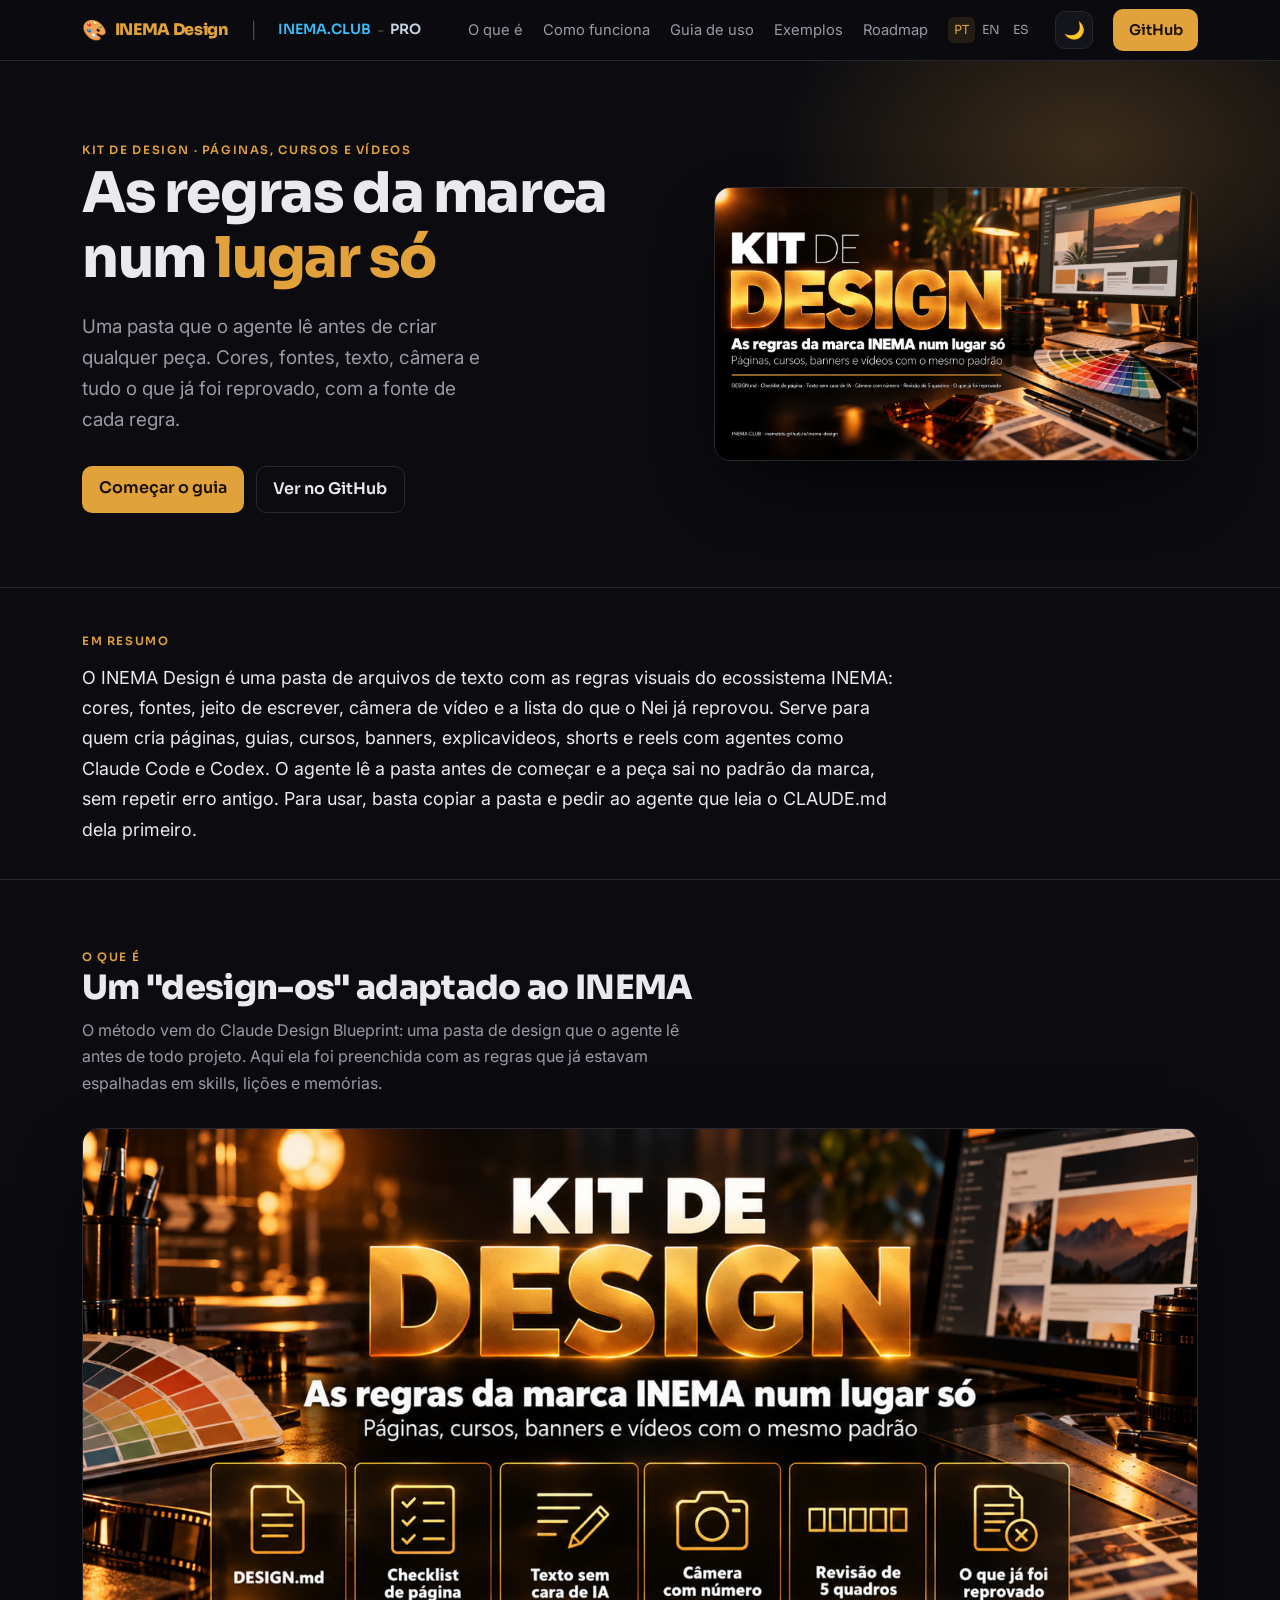
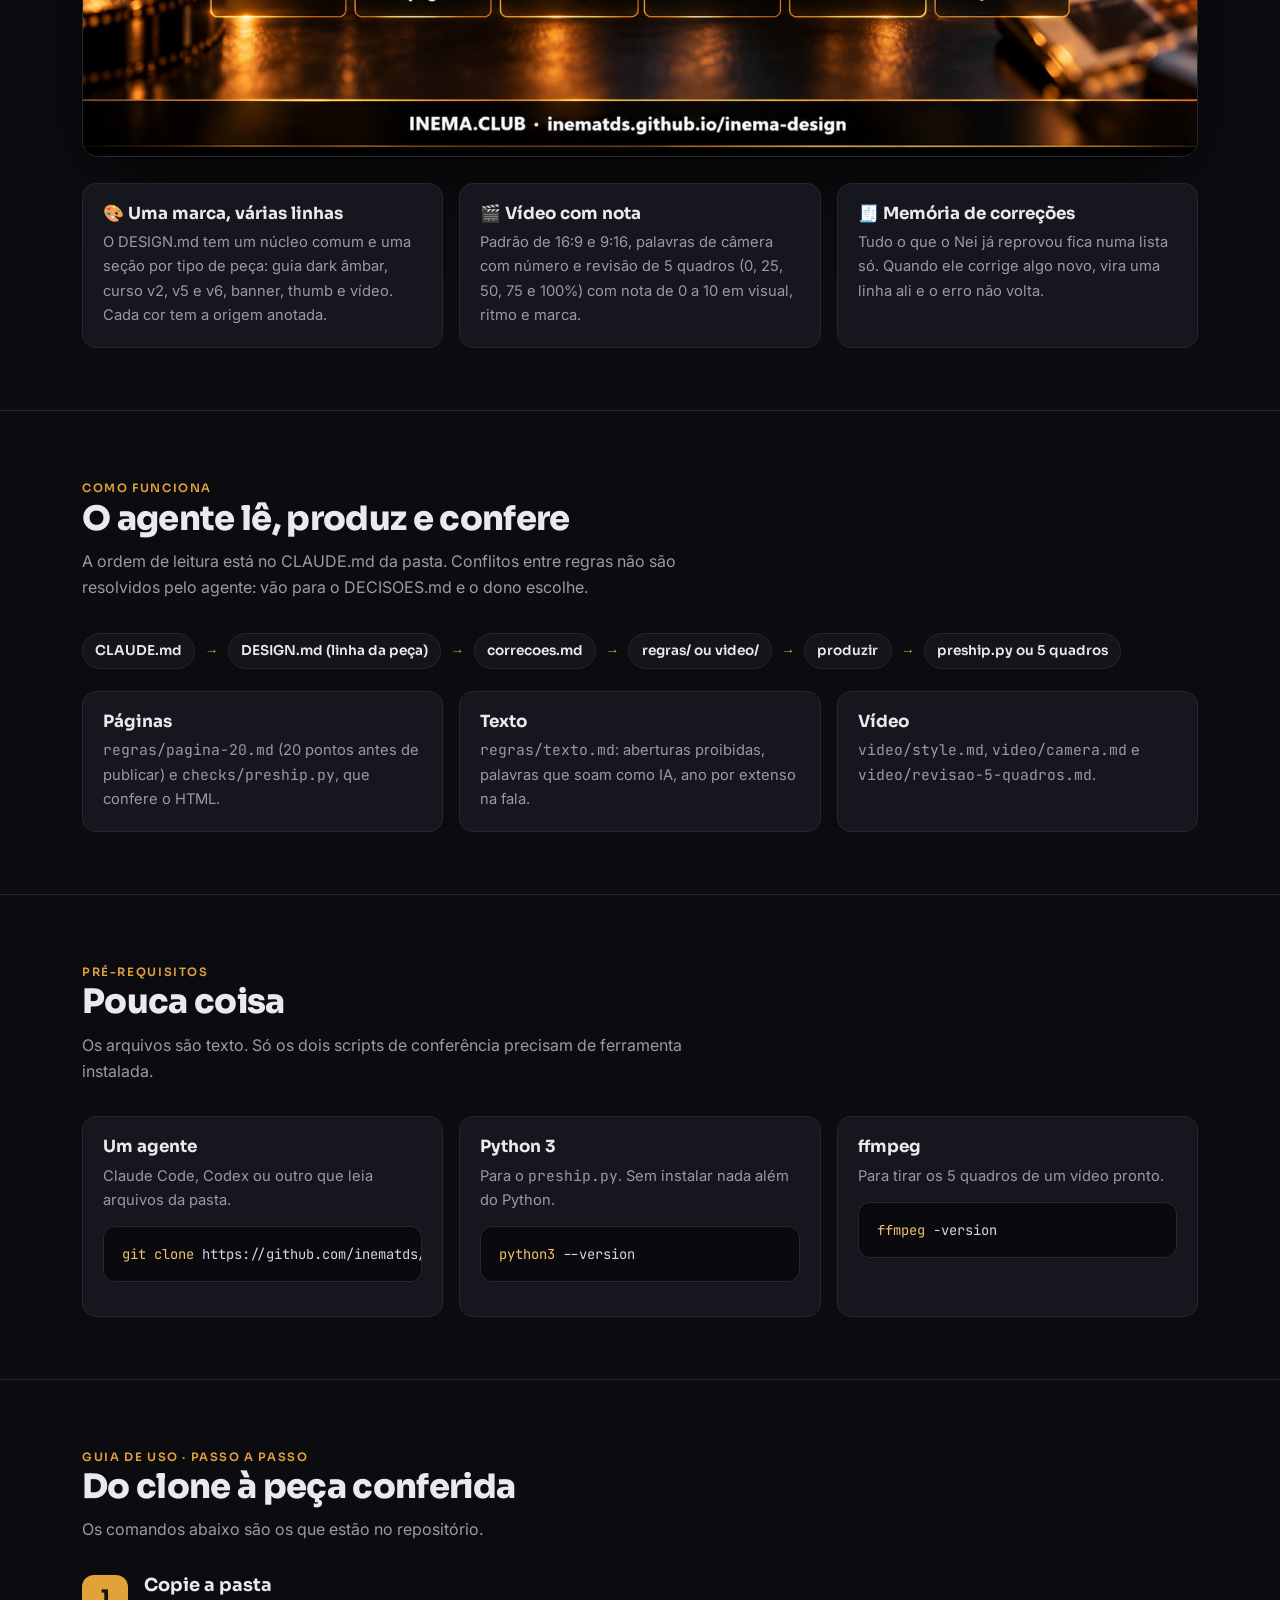
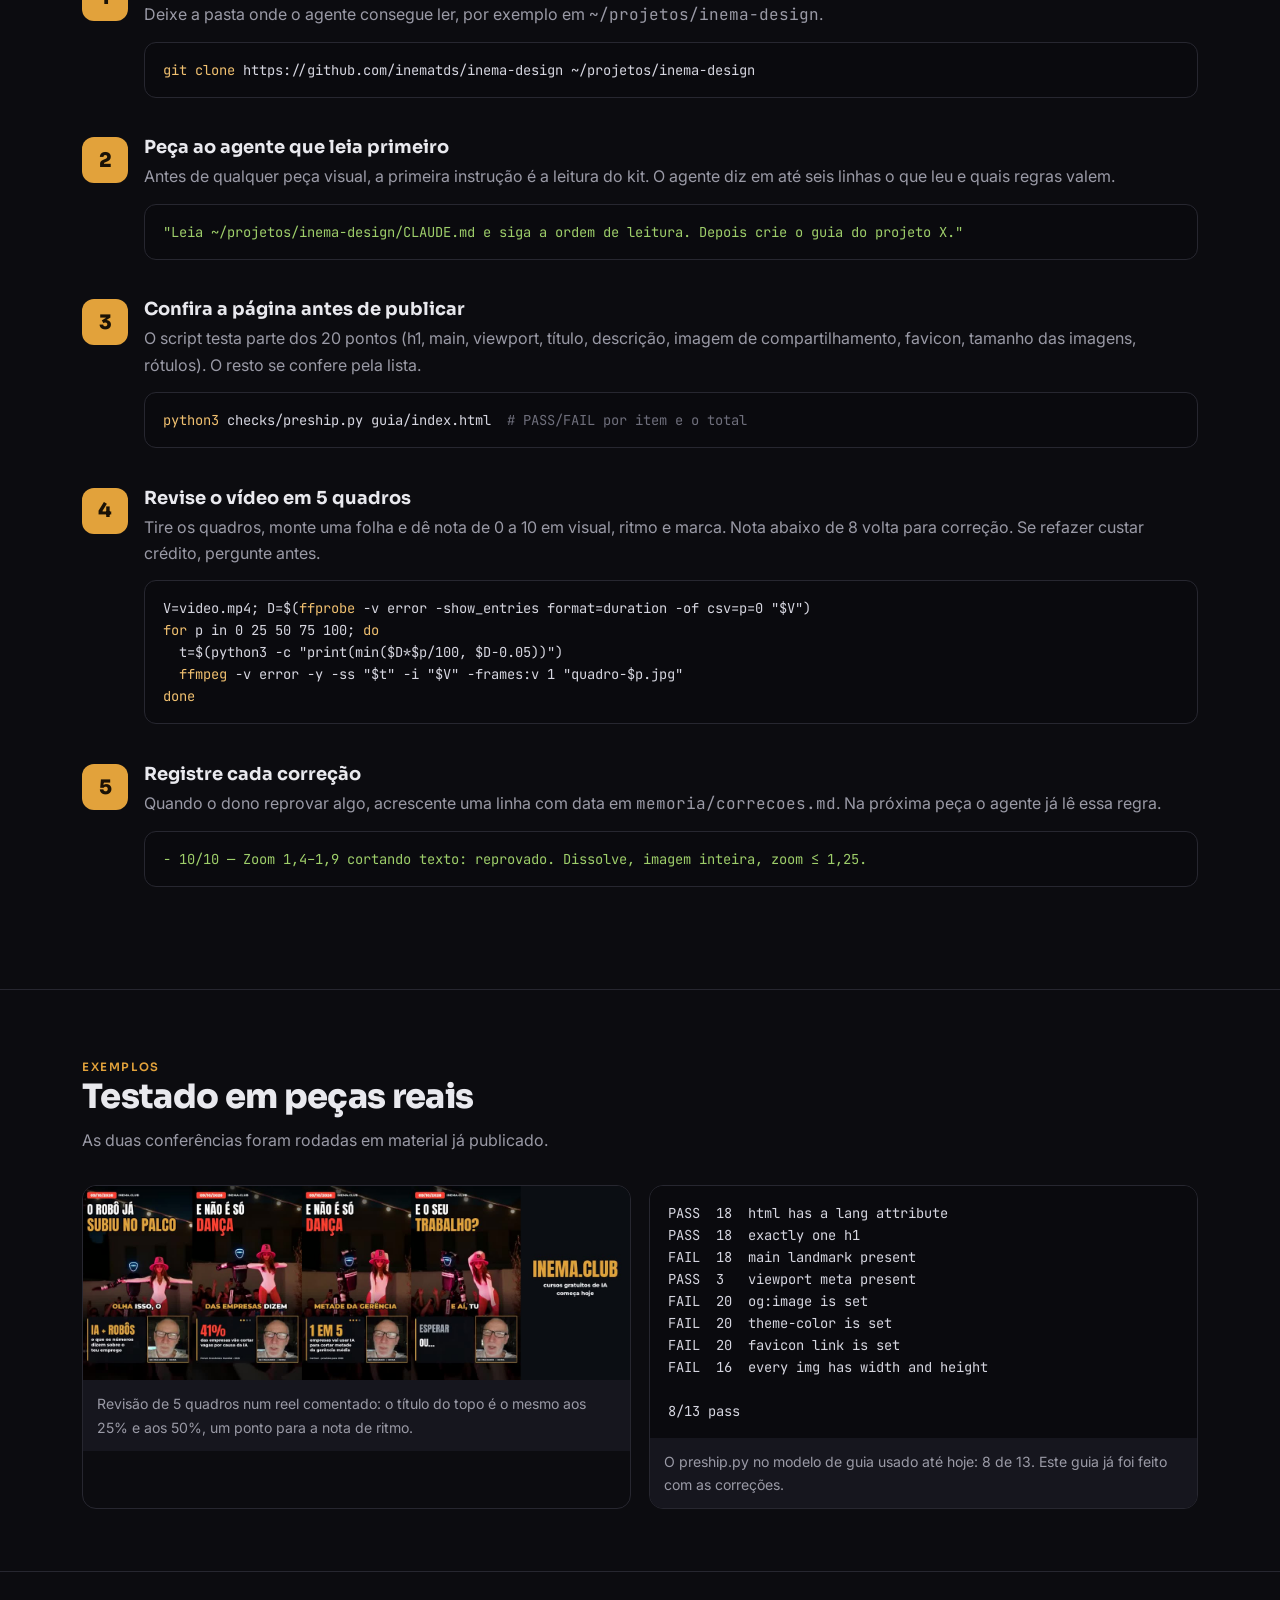
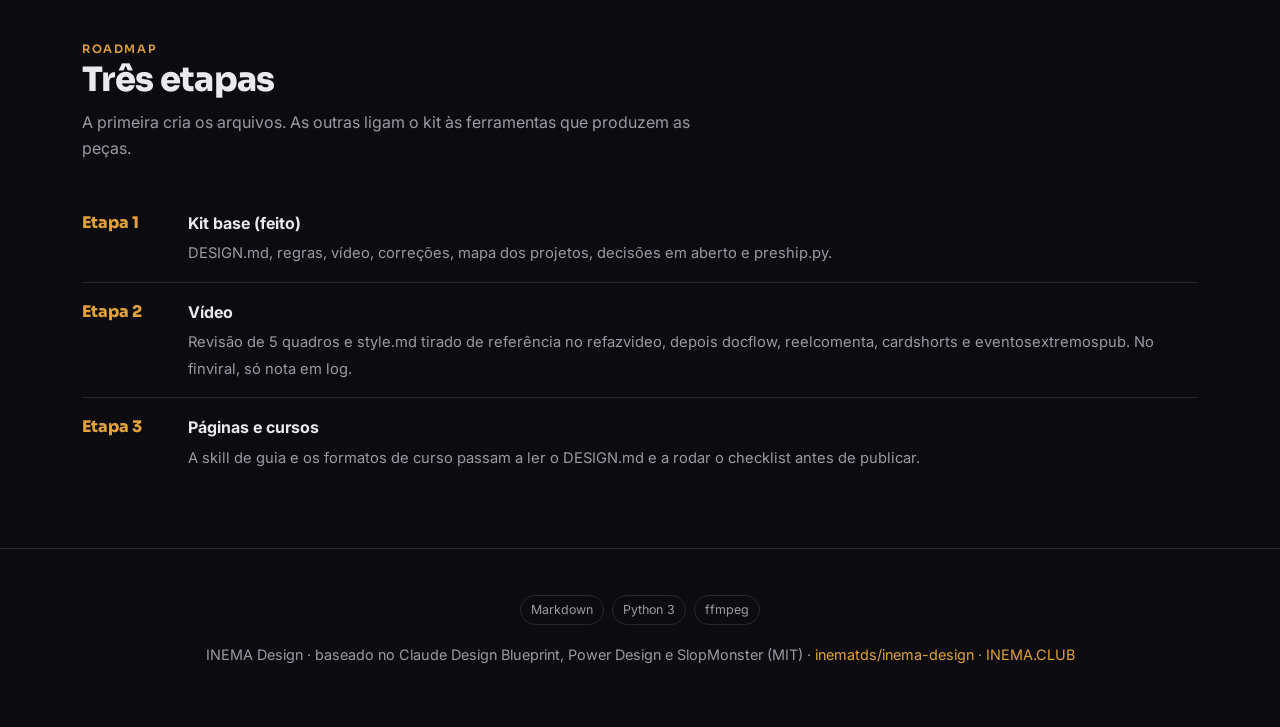
==== guia/index.html @ aadf060c "INEMA Design: kit de design (etapa 1) + guia PT/EN/ES Co-Authored-By: Claude Opus 5.5 <noreply@anthr" ====
<!DOCTYPE html>
<html lang="pt-BR">
<head>
<meta charset="utf-8">
<meta name="viewport" content="width=device-width, initial-scale=1">
<title>INEMA Design — kit de design do ecossistema INEMA</title>
<meta name="description" content="Regras visuais do INEMA num lugar só: cores, fontes, texto, câmera de vídeo, revisão de 5 quadros e o que já foi reprovado.">
<link rel="alternate" hreflang="pt-BR" href="https://inematds.github.io/inema-design/guia/">
<link rel="alternate" hreflang="en" href="https://inematds.github.io/inema-design/guia/en/">
<link rel="alternate" hreflang="es" href="https://inematds.github.io/inema-design/guia/es/">
<meta name="theme-color" content="#0c0c10">
<meta property="og:title" content="INEMA Design — kit de design do ecossistema INEMA">
<meta property="og:image" content="https://inematds.github.io/inema-design/guia/assets/og.jpg">
<link rel="icon" href="data:image/svg+xml,%3Csvg xmlns=%22http://www.w3.org/2000/svg%22 viewBox=%220 0 100 100%22%3E%3Ctext y=%22.9em%22 font-size=%2290%22%3E%F0%9F%8E%A8%3C/text%3E%3C/svg%3E">
<link rel="preconnect" href="https://fonts.googleapis.com">
<link rel="preconnect" href="https://fonts.gstatic.com" crossorigin>
<link href="https://fonts.googleapis.com/css2?family=Sora:wght@400;600;800&family=Inter:wght@400;500;600&family=JetBrains+Mono:wght@400;600&display=swap" rel="stylesheet">
<style>
  :root{
    --bg:#0c0c10; --bg2:#14141b; --card:#16161e; --line:#272730;
    --txt:#e9e9ee; --mut:#9a9aa6; --amb:#E2A23B; --amb2:#f0c070; --sky:#38bdf8; --pro:#cbd5e1;
    color-scheme:dark;
  }
  body.light{
    --bg:#f6f7f9; --bg2:#eceef2; --card:#ffffff; --line:#e1e3ea;
    --txt:#1a1a22; --mut:#5b5b68; --amb:#b9791d; --amb2:#a16207; --sky:#0369a1; --pro:#b45309;
    color-scheme:light;
  }
  body.light .hero .glow{opacity:.5}
  body.light pre{background:#0e0e14;color:#d6d6e0}
  body.light pre .c{color:#8a8a98}
  *{box-sizing:border-box}
  html{scroll-behavior:smooth}
  body{margin:0;background:var(--bg);color:var(--txt);font:16px/1.65 Inter,system-ui,sans-serif;-webkit-font-smoothing:antialiased}
  h1,h2,h3{font-family:Sora,sans-serif;line-height:1.15;margin:0}
  a{color:var(--amb);text-decoration:none}
  code,pre{font-family:"JetBrains Mono",monospace}
  .wrap{max-width:1160px;margin:0 auto;padding:0 22px}
  .mut{color:var(--mut)} .amb{color:var(--amb)}
  .chip{display:inline-block;font-size:.72rem;letter-spacing:.14em;text-transform:uppercase;color:var(--amb);font-weight:600;font-family:Sora}
  nav{position:sticky;top:0;z-index:30;backdrop-filter:blur(12px);background:rgba(12,12,16,.78);border-bottom:1px solid var(--line)}
  nav .wrap{display:flex;align-items:center;gap:22px;height:60px}
  nav .brand{display:flex;align-items:center;gap:8px;font-family:Sora;font-weight:800;letter-spacing:-.02em;color:var(--amb)}
  nav .brand .emoji{font-size:1.25rem}
  nav .sep{color:var(--mut);opacity:.45}
  nav .inema{color:var(--sky);font-weight:600;font-size:.88rem;font-family:Sora}
  nav .inema:hover{filter:brightness(1.15)}
  nav .pro{color:var(--pro);font-weight:600;font-size:.88rem;font-family:Sora}
  nav .pro:hover{filter:brightness(1.15)}
  nav .clubpro{display:inline-flex;align-items:center;gap:6px}
  nav .links{margin-left:auto;display:flex;align-items:center;gap:20px;font-size:.92rem}
  nav .links a.sec{color:var(--mut)} nav .links a.sec:hover{color:var(--txt)}
  .lang{display:inline-flex;gap:2px;font-family:Sora;font-size:.78rem}
  .lang a{color:var(--mut);padding:.2em .45em;border-radius:6px} .lang a.on{color:var(--amb);background:rgba(226,162,59,.12)}
  .tgl{background:var(--bg2);border:1px solid var(--line);color:var(--txt);width:38px;height:38px;border-radius:10px;cursor:pointer;display:inline-flex;align-items:center;justify-content:center;font-size:1.05rem}
  .tgl:hover{border-color:var(--amb)}
  .btn{display:inline-block;background:var(--amb);color:#1a1206;font-weight:600;padding:.6em 1.05em;border-radius:10px;font-family:Sora}
  .btn.ghost{background:transparent;color:var(--txt);border:1px solid var(--line)}
  @media(max-width:760px){nav .links a.sec{display:none}}
  @media(max-width:520px){nav .wrap{gap:8px;padding:8px 14px;height:auto;flex-wrap:wrap} nav .links{gap:8px;margin-left:0;width:100%;justify-content:space-between} nav .btn{padding:.45em .7em;font-size:.82rem} .tgl{width:34px;height:34px}}
  .hero{position:relative;overflow:hidden;border-bottom:1px solid var(--line)}
  .hero .glow{position:absolute;inset:-40% -20% auto auto;width:70%;height:600px;background:radial-gradient(closest-side,rgba(226,162,59,.22),transparent 70%);pointer-events:none}
  .hero .wrap{display:grid;grid-template-columns:1.1fr .9fr;gap:40px;align-items:center;padding:74px 22px}
  .hero h1{font-size:clamp(2.2rem,5vw,3.5rem);font-weight:800;letter-spacing:-.025em}
  .hero p.lead{font-size:1.18rem;color:var(--mut);margin:1.1em 0 1.6em;max-width:34ch}
  .hero .cta{display:flex;gap:12px;flex-wrap:wrap}
  .hero figure{margin:0;border-radius:16px;overflow:hidden;border:1px solid var(--line);box-shadow:0 30px 80px -30px #000}
  .hero figure img{width:100%;display:block}
  .resumo{padding:38px 0 34px;border-bottom:1px solid var(--line)}
  .resumo p{font-size:1.12rem;line-height:1.7;max-width:74ch;margin:.55em 0 0}
  @media(max-width:780px){.hero .wrap{grid-template-columns:1fr;padding:48px 22px}}
  section{padding:62px 0;border-bottom:1px solid var(--line)}
  section h2{font-size:clamp(1.5rem,3.4vw,2.1rem);font-weight:800;letter-spacing:-.02em}
  section .sub{color:var(--mut);margin:.6em 0 2em;max-width:62ch}
  .grid{display:grid;gap:16px}
  .g3{grid-template-columns:repeat(3,1fr)} .g4{grid-template-columns:repeat(4,1fr)} .g2{grid-template-columns:repeat(2,1fr)}
  @media(max-width:820px){.g3,.g4{grid-template-columns:1fr 1fr}}
  @media(max-width:540px){.g2,.g3,.g4{grid-template-columns:1fr}}
  .card{background:var(--card);border:1px solid var(--line);border-radius:14px;padding:20px}
  .card h3{font-size:1.05rem;margin-bottom:.4em}
  .card p{color:var(--mut);font-size:.92rem;margin:0}
  .num{display:inline-flex;width:30px;height:30px;align-items:center;justify-content:center;border-radius:8px;background:rgba(226,162,59,.14);color:var(--amb);font-family:Sora;font-weight:800;font-size:.9rem;margin-bottom:.7em}
  .flow{display:flex;flex-wrap:wrap;gap:8px;align-items:center;margin-top:10px}
  .flow span{background:var(--bg2);border:1px solid var(--line);border-radius:999px;padding:.45em .9em;font-size:.85rem;font-family:Sora;font-weight:600}
  .flow .arr{color:var(--amb);border:none;background:none;padding:0 .1em}
  pre{background:#0a0a0e;border:1px solid var(--line);border-radius:12px;padding:16px 18px;overflow:auto;font-size:.86rem;line-height:1.6;color:#d6d6e0}
  pre .c{color:#6f6f7c} pre .k{color:var(--amb2)} pre .s{color:#9ece6a}
  .step{display:grid;grid-template-columns:46px minmax(0,1fr);gap:16px;margin-bottom:26px}
  .step>div,.card{min-width:0}
  p code,li code,td code{overflow-wrap:anywhere}
  .step .b{width:46px;height:46px;border-radius:12px;background:var(--amb);color:#1a1206;font-family:Sora;font-weight:800;font-size:1.25rem;display:flex;align-items:center;justify-content:center}
  .step h3{font-size:1.12rem;margin-bottom:.3em}
  .step p{color:var(--mut);margin:.2em 0 .7em}
  .ex{display:grid;grid-template-columns:1fr 1fr;gap:18px}
  @media(max-width:680px){.ex{grid-template-columns:1fr}}
  .ex figure{margin:0;border-radius:14px;overflow:hidden;border:1px solid var(--line)}
  .ex figure img{width:100%;display:block}
  .ex figcaption{padding:12px 14px;font-size:.88rem;color:var(--mut);background:var(--card)}
  .phase{display:flex;gap:14px;padding:16px 0;border-bottom:1px solid var(--line)}
  .phase:last-child{border:none}
  .phase .tag{flex:0 0 92px;font-family:Sora;font-weight:800;color:var(--amb)}
  .phase .d strong{display:block;margin-bottom:.2em}
  .phase .d span{color:var(--mut);font-size:.92rem}
  footer{padding:46px 0;text-align:center;color:var(--mut);font-size:.9rem}
  .pill{display:inline-block;border:1px solid var(--line);border-radius:999px;padding:.3em .8em;font-size:.78rem;color:var(--mut);margin:0 4px}
  .skip{position:absolute;left:-9999px;top:8px;background:var(--amb);color:#1a1206;padding:8px 14px;border-radius:8px;z-index:100}
  .skip:focus{left:8px}
  img{height:auto}
</style>
</head>
<body>
<a class="skip" href="#resumo">Pular para o conteúdo</a>

<nav><div class="wrap">
  <a class="brand" href="#top"><span class="emoji">🎨</span> INEMA Design</a>
  <span class="sep">|</span>
  <span class="clubpro">
    <a class="inema" href="https://inema.club" target="_blank" rel="noopener">INEMA.CLUB</a>
    <span class="sep">-</span>
    <a class="pro" href="https://inema.pro" target="_blank" rel="noopener">PRO</a>
  </span>
  <div class="links">
    <a class="sec" href="#oque">O que é</a>
    <a class="sec" href="#fluxo">Como funciona</a>
    <a class="sec" href="#guia">Guia de uso</a>
    <a class="sec" href="#exemplos">Exemplos</a>
    <a class="sec" href="#roadmap">Roadmap</a>
    <span class="lang"><a class="on" href="./">PT</a><a href="en/">EN</a><a href="es/">ES</a></span>
    <button class="tgl" id="themeToggle" aria-label="Alternar tema" title="Alternar tema">🌙</button>
    <a class="btn" href="https://github.com/inematds/inema-design" target="_blank" rel="noopener">GitHub</a>
  </div>
</div></nav>

<main>
<header class="hero" id="top">
  <div class="glow"></div>
  <div class="wrap">
    <div>
      <span class="chip">Kit de design · páginas, cursos e vídeos</span>
      <h1>As regras da marca num <span class="amb">lugar só</span></h1>
      <p class="lead">Uma pasta que o agente lê antes de criar qualquer peça. Cores, fontes, texto, câmera e tudo o que já foi reprovado, com a fonte de cada regra.</p>
      <div class="cta">
        <a class="btn" href="#guia">Começar o guia</a>
        <a class="btn ghost" href="https://github.com/inematds/inema-design" target="_blank" rel="noopener">Ver no GitHub</a>
      </div>
    </div>
    <figure><img src="assets/banner.jpg" width="1400" height="788" alt="Banner do kit INEMA Design: as regras da marca num lugar só"></figure>
  </div>
</header>

<section id="resumo" class="resumo"><div class="wrap">
  <span class="chip">Em resumo</span>
  <p>O INEMA Design é uma pasta de arquivos de texto com as regras visuais do ecossistema INEMA: cores, fontes, jeito de escrever, câmera de vídeo e a lista do que o Nei já reprovou. Serve para quem cria páginas, guias, cursos, banners, explicavideos, shorts e reels com agentes como Claude Code e Codex. O agente lê a pasta antes de começar e a peça sai no padrão da marca, sem repetir erro antigo. Para usar, basta copiar a pasta e pedir ao agente que leia o CLAUDE.md dela primeiro.</p>
</div></section>

<section id="oque"><div class="wrap">
  <span class="chip">O que é</span>
  <h2>Um "design-os" adaptado ao INEMA</h2>
  <p class="sub">O método vem do Claude Design Blueprint: uma pasta de design que o agente lê antes de todo projeto. Aqui ela foi preenchida com as regras que já estavam espalhadas em skills, lições e memórias.</p>
  <figure style="margin:0 0 26px;border-radius:16px;overflow:hidden;border:1px solid var(--line);box-shadow:0 30px 80px -30px #000"><img src="assets/banner-grade.jpg" width="1400" height="788" alt="Os seis blocos do kit: DESIGN.md, checklist de página, texto sem cara de IA, câmera com número, revisão de 5 quadros e o que já foi reprovado" loading="lazy" style="width:100%;height:auto;display:block"></figure>
  <div class="grid g3">
    <div class="card"><h3>🎨 Uma marca, várias linhas</h3><p>O DESIGN.md tem um núcleo comum e uma seção por tipo de peça: guia dark âmbar, curso v2, v5 e v6, banner, thumb e vídeo. Cada cor tem a origem anotada.</p></div>
    <div class="card"><h3>🎬 Vídeo com nota</h3><p>Padrão de 16:9 e 9:16, palavras de câmera com número e revisão de 5 quadros (0, 25, 50, 75 e 100%) com nota de 0 a 10 em visual, ritmo e marca.</p></div>
    <div class="card"><h3>🧾 Memória de correções</h3><p>Tudo o que o Nei já reprovou fica numa lista só. Quando ele corrige algo novo, vira uma linha ali e o erro não volta.</p></div>
  </div>
</div></section>

<section id="fluxo"><div class="wrap">
  <span class="chip">Como funciona</span>
  <h2>O agente lê, produz e confere</h2>
  <p class="sub">A ordem de leitura está no CLAUDE.md da pasta. Conflitos entre regras não são resolvidos pelo agente: vão para o DECISOES.md e o dono escolhe.</p>
  <div class="flow">
    <span>CLAUDE.md</span><span class="arr">→</span>
    <span>DESIGN.md (linha da peça)</span><span class="arr">→</span>
    <span>correcoes.md</span><span class="arr">→</span>
    <span>regras/ ou video/</span><span class="arr">→</span>
    <span>produzir</span><span class="arr">→</span>
    <span>preship.py ou 5 quadros</span>
  </div>
  <div class="grid g3" style="margin-top:22px">
    <div class="card"><h3>Páginas</h3><p><code>regras/pagina-20.md</code> (20 pontos antes de publicar) e <code>checks/preship.py</code>, que confere o HTML.</p></div>
    <div class="card"><h3>Texto</h3><p><code>regras/texto.md</code>: aberturas proibidas, palavras que soam como IA, ano por extenso na fala.</p></div>
    <div class="card"><h3>Vídeo</h3><p><code>video/style.md</code>, <code>video/camera.md</code> e <code>video/revisao-5-quadros.md</code>.</p></div>
  </div>
</div></section>

<section id="pre"><div class="wrap">
  <span class="chip">Pré-requisitos</span>
  <h2>Pouca coisa</h2>
  <p class="sub">Os arquivos são texto. Só os dois scripts de conferência precisam de ferramenta instalada.</p>
  <div class="grid g3">
    <div class="card"><h3>Um agente</h3><p>Claude Code, Codex ou outro que leia arquivos da pasta.</p><pre><span class="k">git clone</span> https://github.com/inematds/inema-design</pre></div>
    <div class="card"><h3>Python 3</h3><p>Para o <code>preship.py</code>. Sem instalar nada além do Python.</p><pre><span class="k">python3</span> --version</pre></div>
    <div class="card"><h3>ffmpeg</h3><p>Para tirar os 5 quadros de um vídeo pronto.</p><pre><span class="k">ffmpeg</span> -version</pre></div>
  </div>
</div></section>

<section id="guia"><div class="wrap">
  <span class="chip">Guia de uso · passo a passo</span>
  <h2>Do clone à peça conferida</h2>
  <p class="sub">Os comandos abaixo são os que estão no repositório.</p>

  <div class="step"><div class="b">1</div><div>
    <h3>Copie a pasta</h3>
    <p>Deixe a pasta onde o agente consegue ler, por exemplo em <code>~/projetos/inema-design</code>.</p>
<pre><span class="k">git clone</span> https://github.com/inematds/inema-design ~/projetos/inema-design</pre>
  </div></div>

  <div class="step"><div class="b">2</div><div>
    <h3>Peça ao agente que leia primeiro</h3>
    <p>Antes de qualquer peça visual, a primeira instrução é a leitura do kit. O agente diz em até seis linhas o que leu e quais regras valem.</p>
<pre><span class="s">"Leia ~/projetos/inema-design/CLAUDE.md e siga a ordem de leitura. Depois crie o guia do projeto X."</span></pre>
  </div></div>

  <div class="step"><div class="b">3</div><div>
    <h3>Confira a página antes de publicar</h3>
    <p>O script testa parte dos 20 pontos (h1, main, viewport, título, descrição, imagem de compartilhamento, favicon, tamanho das imagens, rótulos). O resto se confere pela lista.</p>
<pre><span class="k">python3</span> checks/preship.py guia/index.html  <span class="c"># PASS/FAIL por item e o total</span></pre>
  </div></div>

  <div class="step"><div class="b">4</div><div>
    <h3>Revise o vídeo em 5 quadros</h3>
    <p>Tire os quadros, monte uma folha e dê nota de 0 a 10 em visual, ritmo e marca. Nota abaixo de 8 volta para correção. Se refazer custar crédito, pergunte antes.</p>
<pre>V=video.mp4; D=$(<span class="k">ffprobe</span> -v error -show_entries format=duration -of csv=p=0 "$V")
<span class="k">for</span> p in 0 25 50 75 100; <span class="k">do</span>
  t=$(python3 -c "print(min($D*$p/100, $D-0.05))")
  <span class="k">ffmpeg</span> -v error -y -ss "$t" -i "$V" -frames:v 1 "quadro-$p.jpg"
<span class="k">done</span></pre>
  </div></div>

  <div class="step"><div class="b">5</div><div>
    <h3>Registre cada correção</h3>
    <p>Quando o dono reprovar algo, acrescente uma linha com data em <code>memoria/correcoes.md</code>. Na próxima peça o agente já lê essa regra.</p>
<pre><span class="s">- 10/10 — Zoom 1,4–1,9 cortando texto: reprovado. Dissolve, imagem inteira, zoom ≤ 1,25.</span></pre>
  </div></div>
</div></section>

<section id="exemplos"><div class="wrap">
  <span class="chip">Exemplos</span>
  <h2>Testado em peças reais</h2>
  <p class="sub">As duas conferências foram rodadas em material já publicado.</p>
  <div class="ex">
    <figure><img src="assets/ex1.jpg" width="1400" height="498" alt="Folha com os 5 quadros de um reel: capa, dois quadros com o mesmo título e o fechamento INEMA.CLUB" loading="lazy"><figcaption>Revisão de 5 quadros num reel comentado: o título do topo é o mesmo aos 25% e aos 50%, um ponto para a nota de ritmo.</figcaption></figure>
    <figure><pre style="margin:0;border:none;border-radius:0">PASS  18  html has a lang attribute
PASS  18  exactly one h1
FAIL  18  main landmark present
PASS  3   viewport meta present
FAIL  20  og:image is set
FAIL  20  theme-color is set
FAIL  20  favicon link is set
FAIL  16  every img has width and height

8/13 pass</pre><figcaption>O preship.py no modelo de guia usado até hoje: 8 de 13. Este guia já foi feito com as correções.</figcaption></figure>
  </div>
</div></section>

<section id="roadmap"><div class="wrap">
  <span class="chip">Roadmap</span>
  <h2>Três etapas</h2>
  <p class="sub">A primeira cria os arquivos. As outras ligam o kit às ferramentas que produzem as peças.</p>
  <div class="phase"><div class="tag">Etapa 1</div><div class="d"><strong>Kit base (feito)</strong><span>DESIGN.md, regras, vídeo, correções, mapa dos projetos, decisões em aberto e preship.py.</span></div></div>
  <div class="phase"><div class="tag">Etapa 2</div><div class="d"><strong>Vídeo</strong><span>Revisão de 5 quadros e style.md tirado de referência no refazvideo, depois docflow, reelcomenta, cardshorts e eventosextremospub. No finviral, só nota em log.</span></div></div>
  <div class="phase"><div class="tag">Etapa 3</div><div class="d"><strong>Páginas e cursos</strong><span>A skill de guia e os formatos de curso passam a ler o DESIGN.md e a rodar o checklist antes de publicar.</span></div></div>
</div></section>
</main>

<footer>
  <div class="wrap">
    <div class="pill">Markdown</div><div class="pill">Python 3</div><div class="pill">ffmpeg</div>
    <p style="margin-top:18px">INEMA Design · baseado no Claude Design Blueprint, Power Design e SlopMonster (MIT) ·
      <a href="https://github.com/inematds/inema-design">inematds/inema-design</a> ·
      <a href="https://inema.club">INEMA.CLUB</a></p>
  </div>
</footer>

<script>
  (function(){
    var KEY='inema-design-theme';
    var b=document.body, t=document.getElementById('themeToggle');
    if(localStorage.getItem(KEY)==='light'){ b.classList.add('light'); t.textContent='☀️'; }
    t.addEventListener('click',function(){
      var light=b.classList.toggle('light');
      t.textContent=light?'☀️':'🌙';
      localStorage.setItem(KEY, light?'light':'dark');
    });
  })();
</script>
</body>
</html>
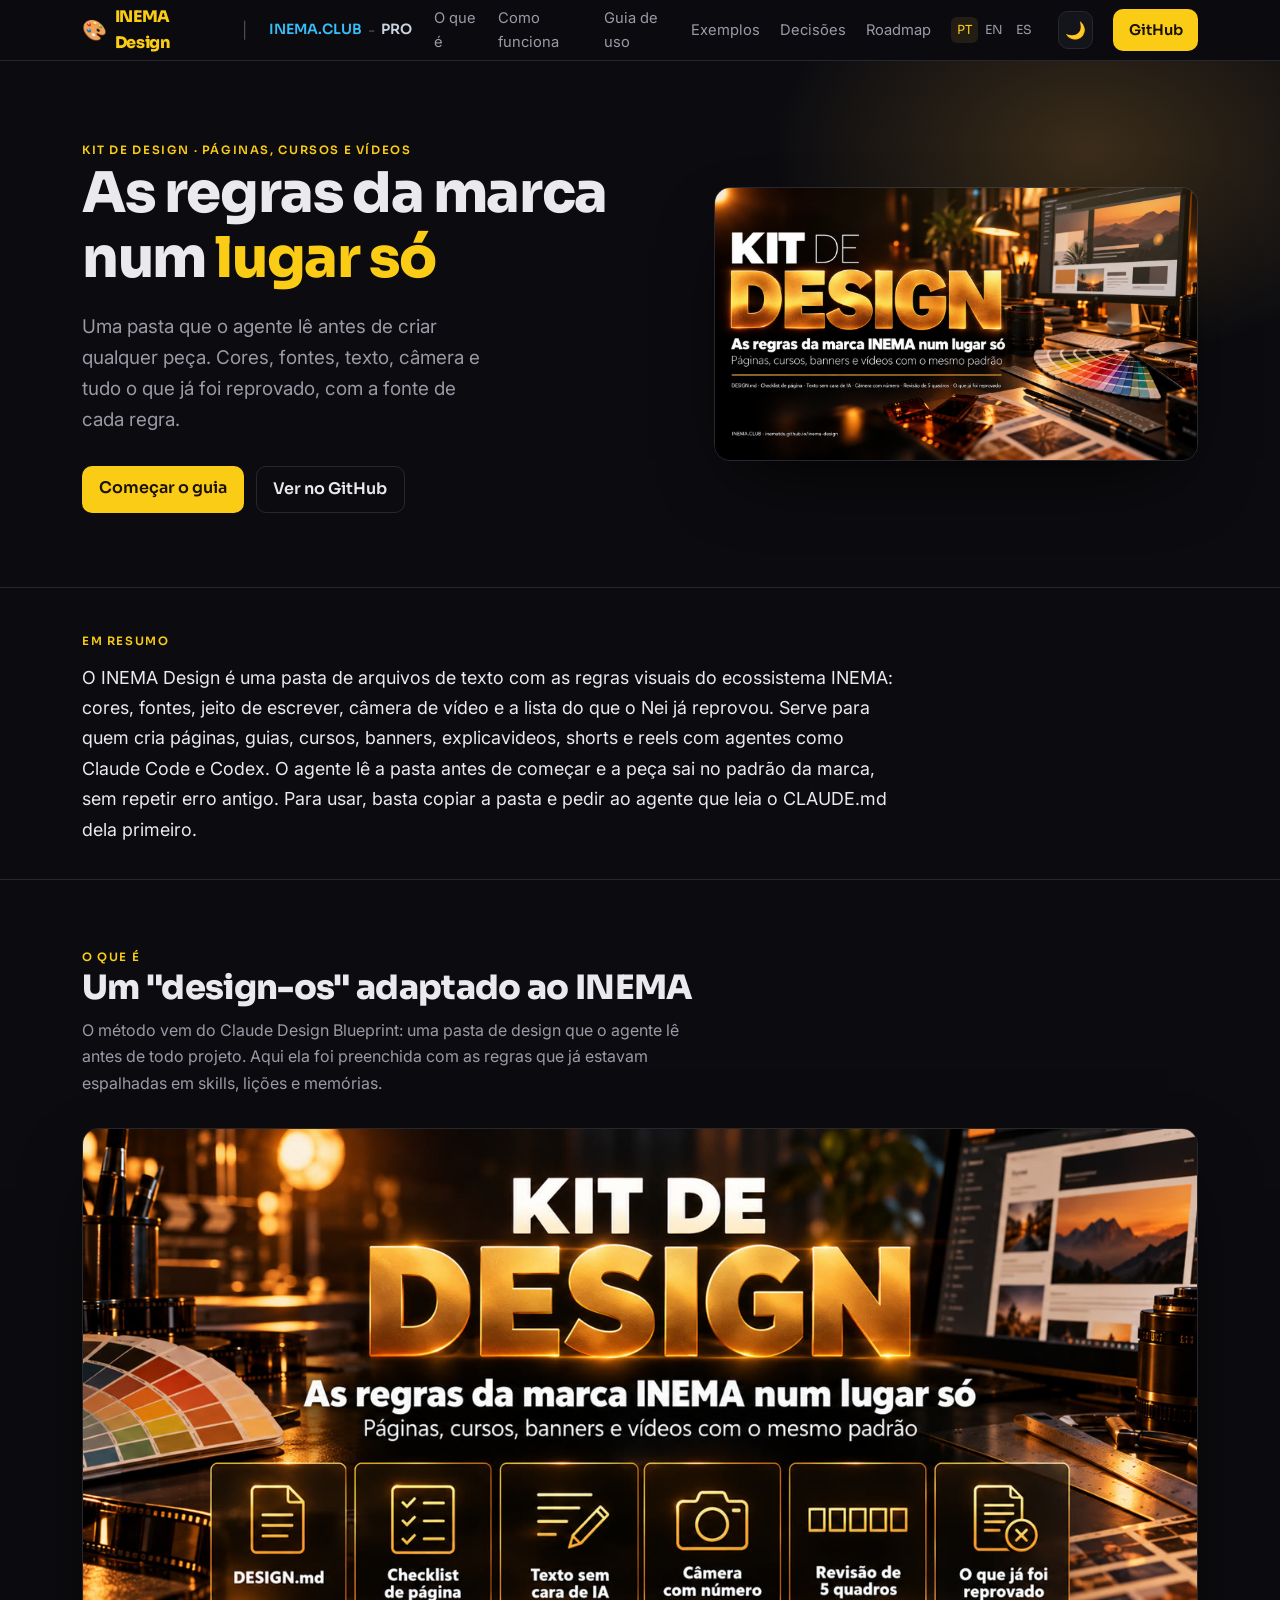
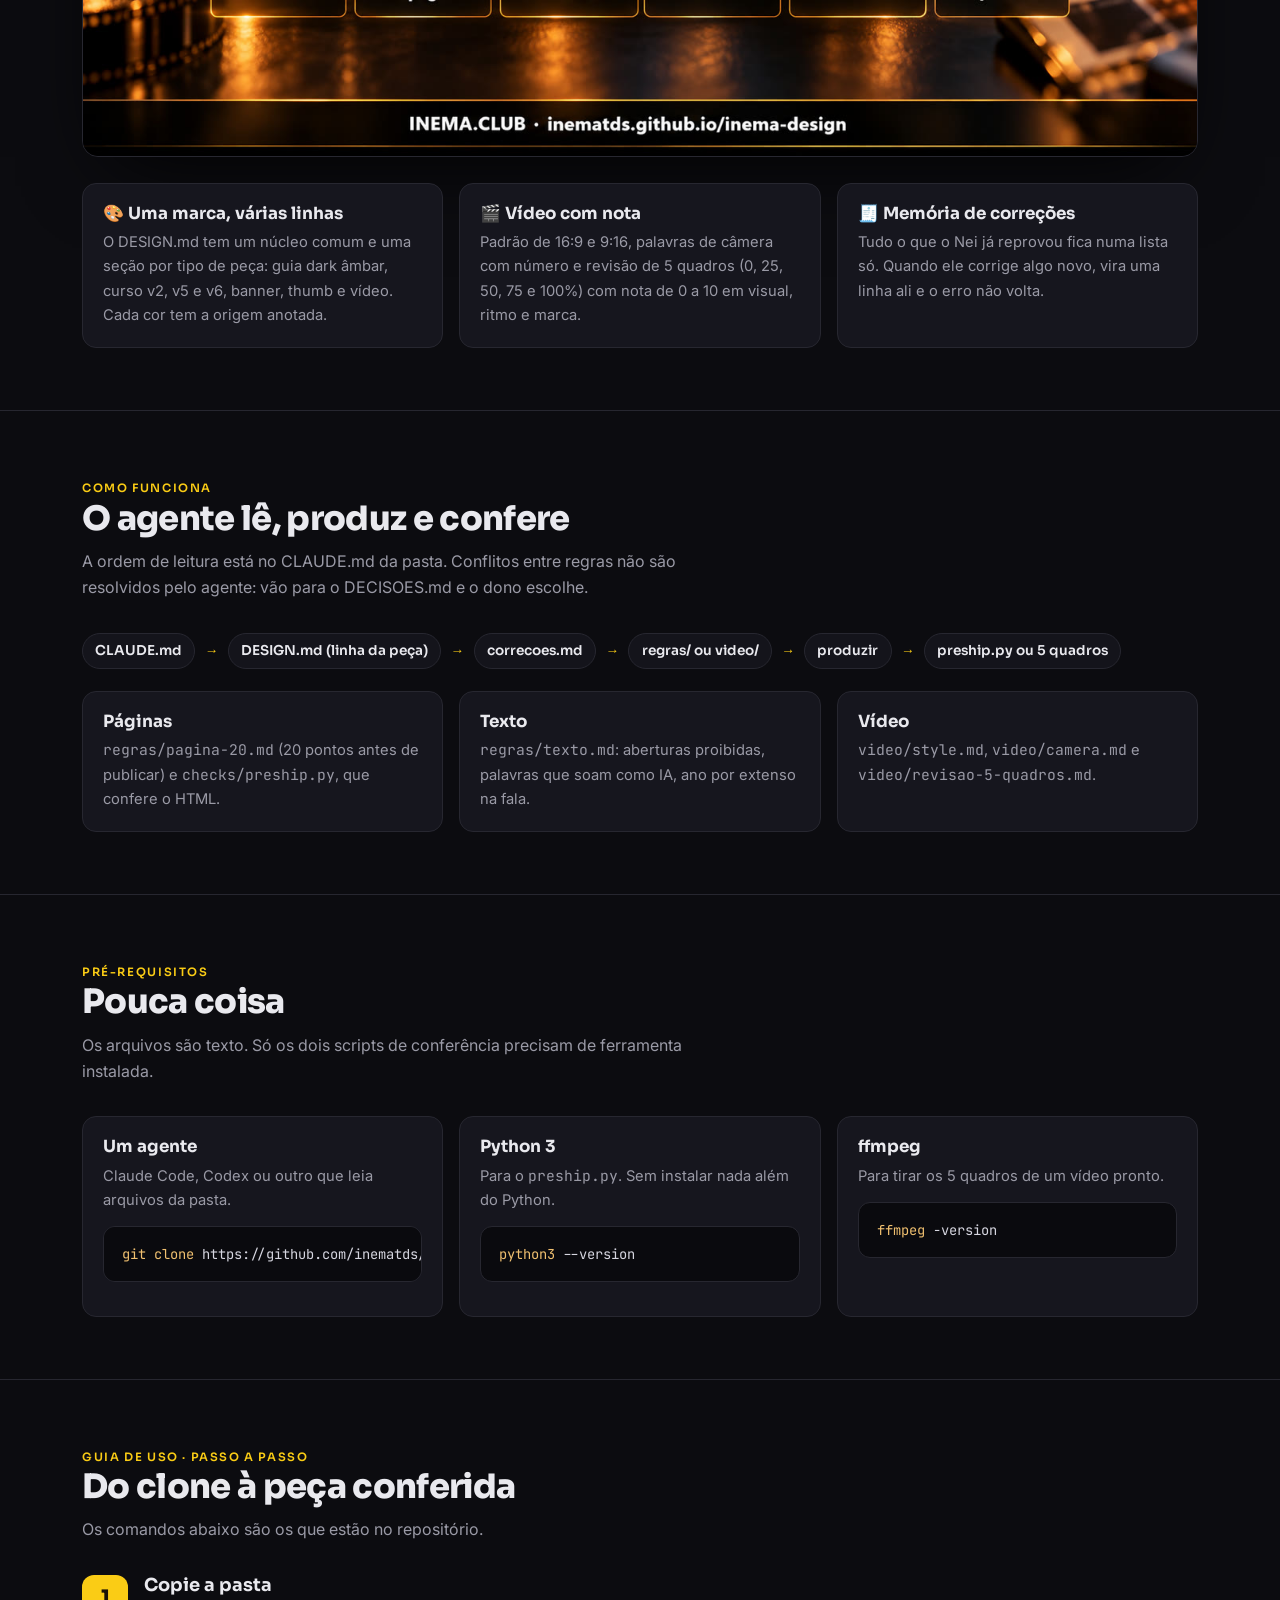
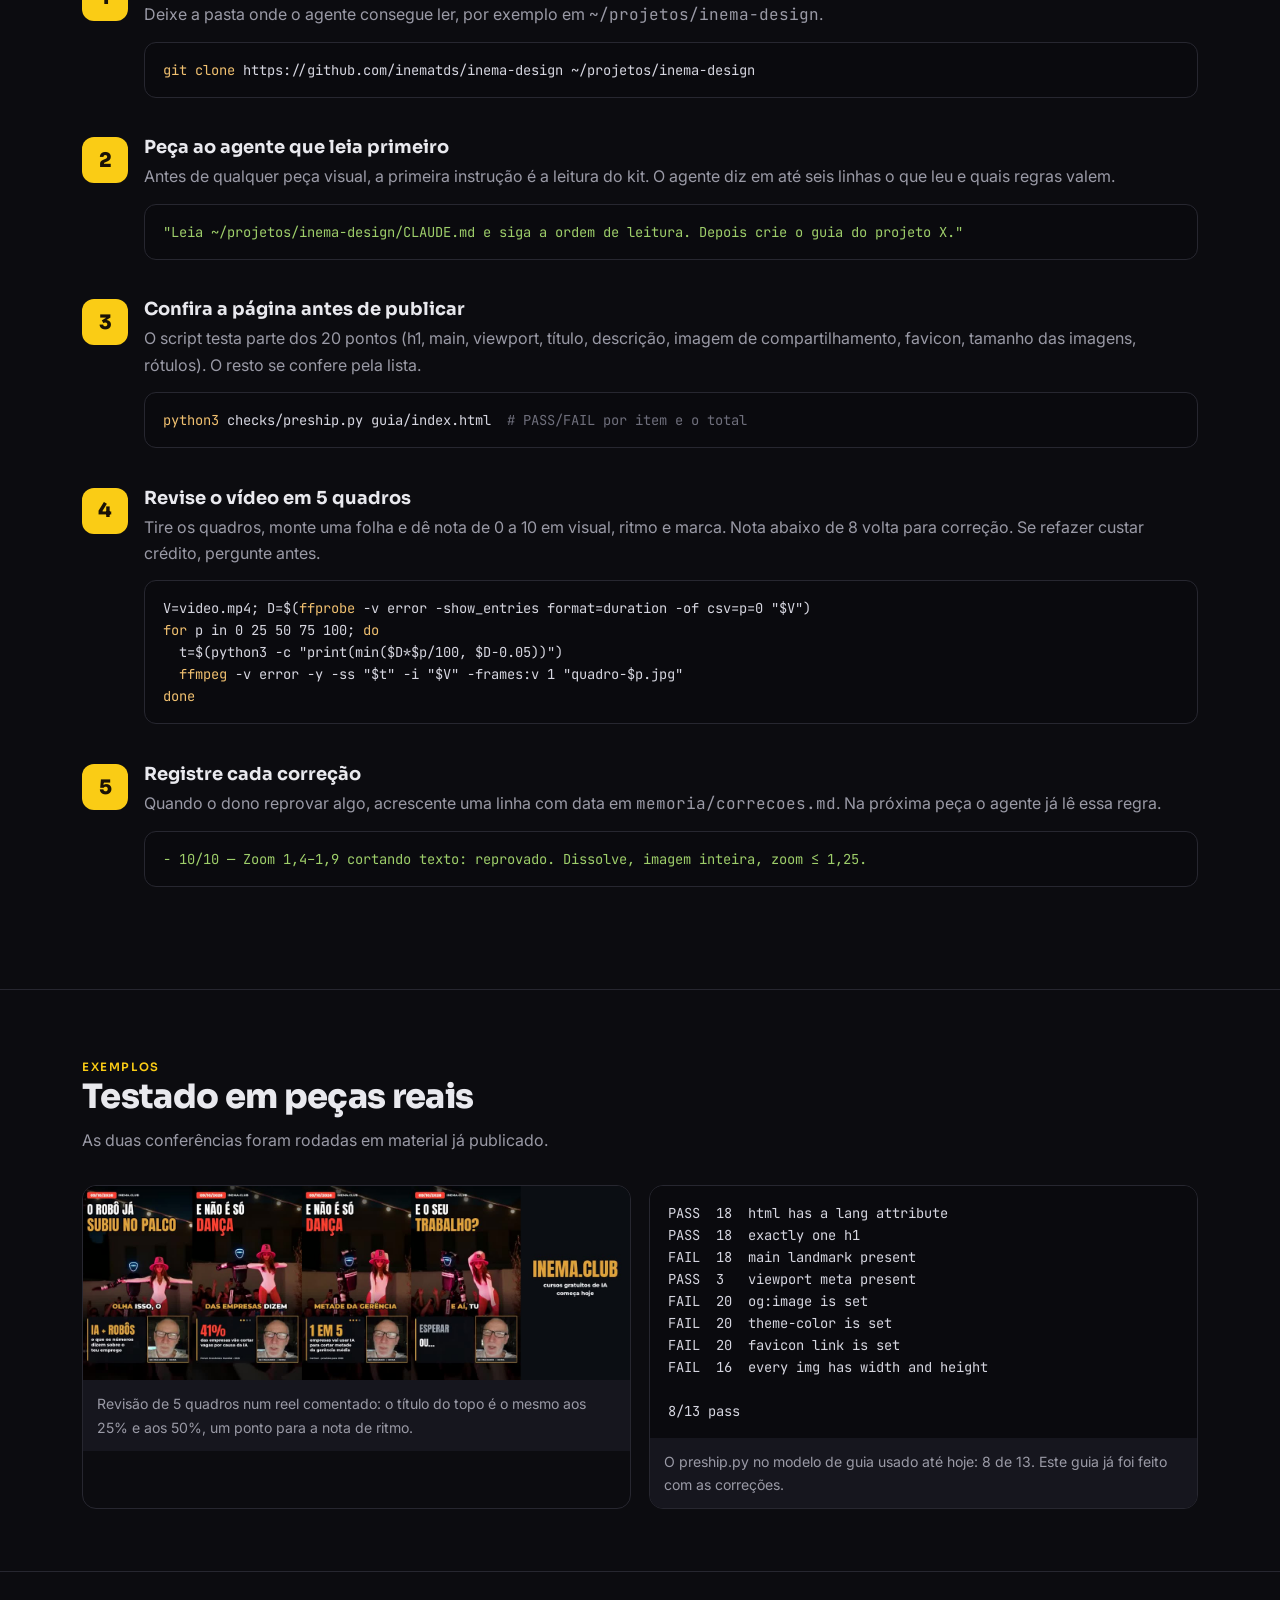
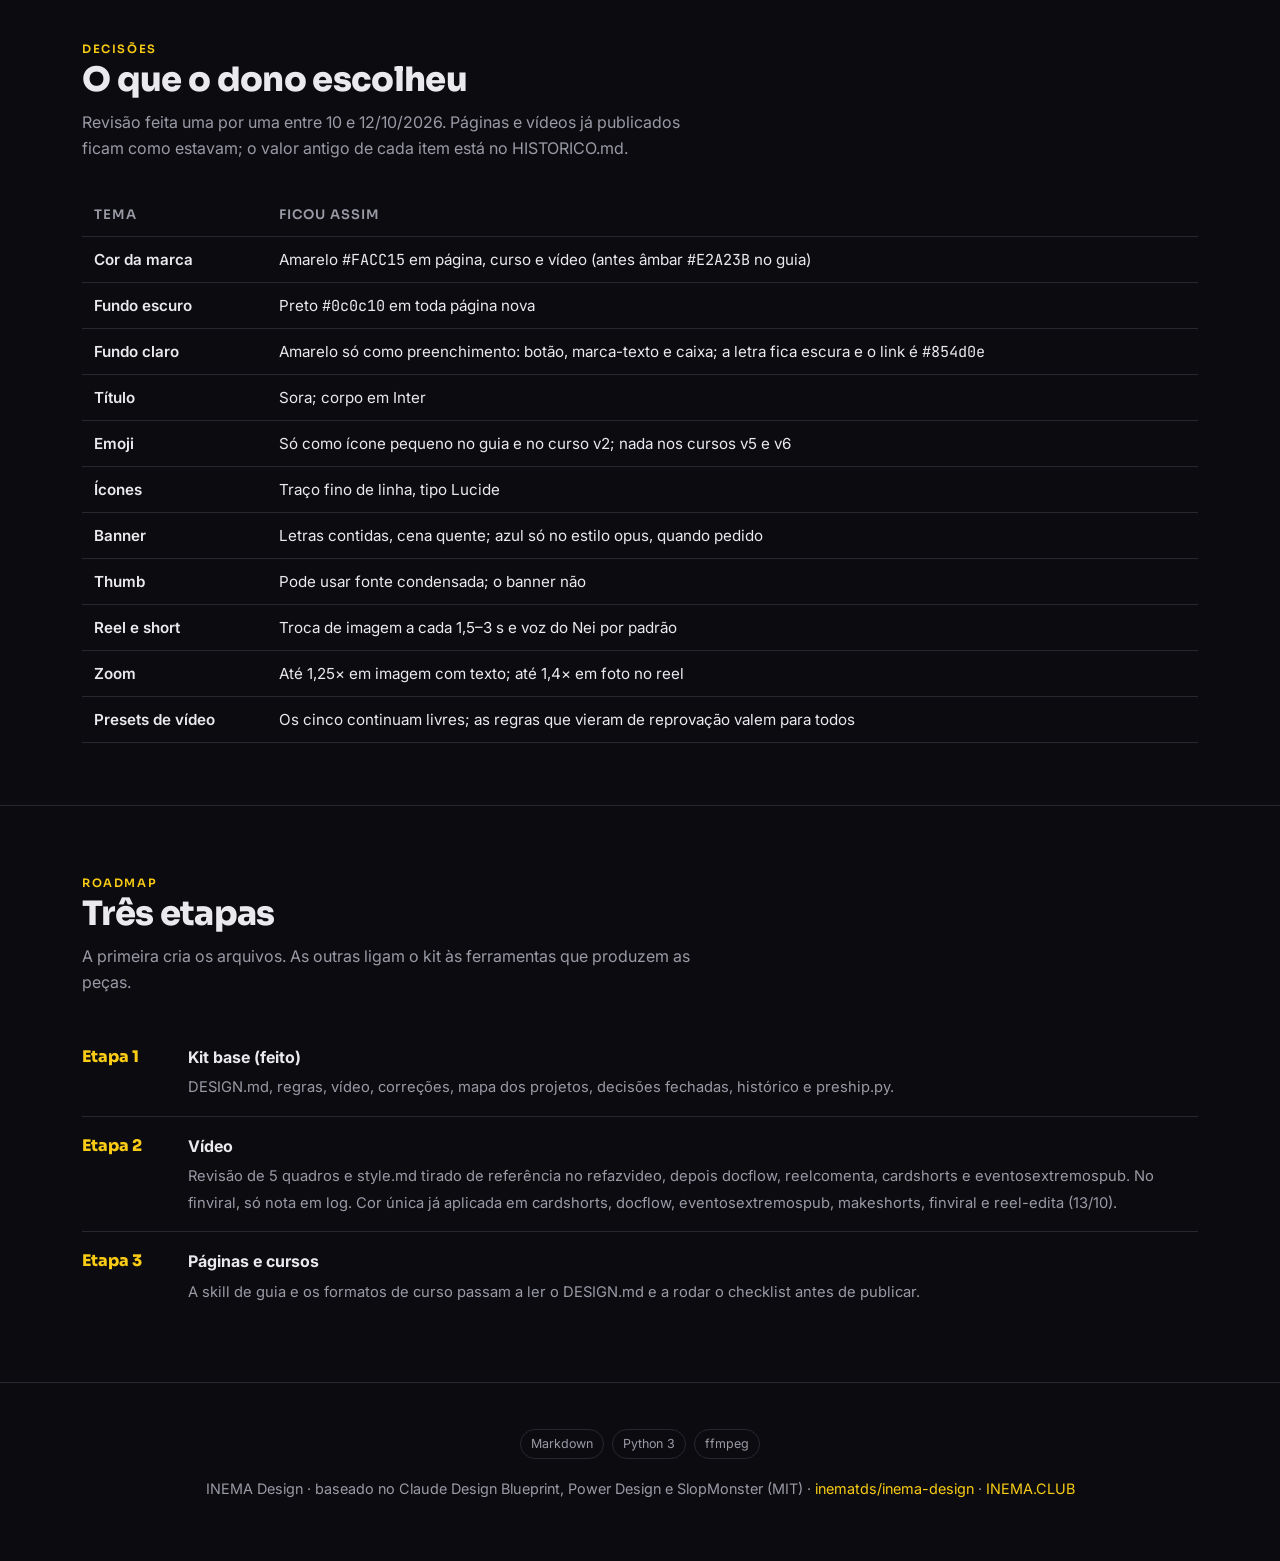
==== commit 84b1b41b: "guia: seção Decisões (PT/EN/ES), amarelo #FACC15 no próprio guia Co-Authored-By: Claude Opus 5.5 <no" ====
--- a/guia/index.html
+++ b/guia/index.html
@@ -18,12 +18,12 @@
 <style>
   :root{
     --bg:#0c0c10; --bg2:#14141b; --card:#16161e; --line:#272730;
-    --txt:#e9e9ee; --mut:#9a9aa6; --amb:#E2A23B; --amb2:#f0c070; --sky:#38bdf8; --pro:#cbd5e1;
+    --txt:#e9e9ee; --mut:#9a9aa6; --amb:#FACC15; --amb2:#f0c070; --sky:#38bdf8; --pro:#cbd5e1;
     color-scheme:dark;
   }
   body.light{
     --bg:#f6f7f9; --bg2:#eceef2; --card:#ffffff; --line:#e1e3ea;
-    --txt:#1a1a22; --mut:#5b5b68; --amb:#b9791d; --amb2:#a16207; --sky:#0369a1; --pro:#b45309;
+    --txt:#1a1a22; --mut:#5b5b68; --amb:#a16207; --amb2:#a16207; --sky:#0369a1; --pro:#b45309;
     color-scheme:light;
   }
   body.light .hero .glow{opacity:.5}
@@ -96,6 +96,7 @@
   .ex figure{margin:0;border-radius:14px;overflow:hidden;border:1px solid var(--line)}
   .ex figure img{width:100%;display:block}
   .ex figcaption{padding:12px 14px;font-size:.88rem;color:var(--mut);background:var(--card)}
+  .tbl{width:100%;border-collapse:collapse;font-size:.95rem}.tbl th,.tbl td{text-align:left;padding:10px 12px;border-bottom:1px solid var(--line);vertical-align:top}.tbl th{font-family:Sora;color:var(--mut);font-weight:600;font-size:.82rem;text-transform:uppercase;letter-spacing:.08em}.tbl td:first-child{font-weight:600;white-space:nowrap}.tblw{overflow-x:auto}
   .phase{display:flex;gap:14px;padding:16px 0;border-bottom:1px solid var(--line)}
   .phase:last-child{border:none}
   .phase .tag{flex:0 0 92px;font-family:Sora;font-weight:800;color:var(--amb)}
@@ -124,6 +125,7 @@
     <a class="sec" href="#fluxo">Como funciona</a>
     <a class="sec" href="#guia">Guia de uso</a>
     <a class="sec" href="#exemplos">Exemplos</a>
+    <a class="sec" href="#decisoes">Decisões</a>
     <a class="sec" href="#roadmap">Roadmap</a>
     <span class="lang"><a class="on" href="./">PT</a><a href="en/">EN</a><a href="es/">ES</a></span>
     <button class="tgl" id="themeToggle" aria-label="Alternar tema" title="Alternar tema">🌙</button>
@@ -254,12 +256,19 @@
   </div>
 </div></section>
 
+<section id="decisoes"><div class="wrap">
+  <span class="chip">Decisões</span>
+  <h2>O que o dono escolheu</h2>
+  <p class="sub">Revisão feita uma por uma entre 10 e 12/10/2026. Páginas e vídeos já publicados ficam como estavam; o valor antigo de cada item está no HISTORICO.md.</p>
+  <div class="tblw"><table class="tbl"><thead><tr><th>Tema</th><th>Ficou assim</th></tr></thead><tbody><tr><td>Cor da marca</td><td>Amarelo <code>#FACC15</code> em página, curso e vídeo (antes âmbar <code>#E2A23B</code> no guia)</td></tr><tr><td>Fundo escuro</td><td>Preto <code>#0c0c10</code> em toda página nova</td></tr><tr><td>Fundo claro</td><td>Amarelo só como preenchimento: botão, marca-texto e caixa; a letra fica escura e o link é <code>#854d0e</code></td></tr><tr><td>Título</td><td>Sora; corpo em Inter</td></tr><tr><td>Emoji</td><td>Só como ícone pequeno no guia e no curso v2; nada nos cursos v5 e v6</td></tr><tr><td>Ícones</td><td>Traço fino de linha, tipo Lucide</td></tr><tr><td>Banner</td><td>Letras contidas, cena quente; azul só no estilo opus, quando pedido</td></tr><tr><td>Thumb</td><td>Pode usar fonte condensada; o banner não</td></tr><tr><td>Reel e short</td><td>Troca de imagem a cada 1,5–3 s e voz do Nei por padrão</td></tr><tr><td>Zoom</td><td>Até 1,25× em imagem com texto; até 1,4× em foto no reel</td></tr><tr><td>Presets de vídeo</td><td>Os cinco continuam livres; as regras que vieram de reprovação valem para todos</td></tr></tbody></table></div>
+</div></section>
+
 <section id="roadmap"><div class="wrap">
   <span class="chip">Roadmap</span>
   <h2>Três etapas</h2>
   <p class="sub">A primeira cria os arquivos. As outras ligam o kit às ferramentas que produzem as peças.</p>
-  <div class="phase"><div class="tag">Etapa 1</div><div class="d"><strong>Kit base (feito)</strong><span>DESIGN.md, regras, vídeo, correções, mapa dos projetos, decisões em aberto e preship.py.</span></div></div>
-  <div class="phase"><div class="tag">Etapa 2</div><div class="d"><strong>Vídeo</strong><span>Revisão de 5 quadros e style.md tirado de referência no refazvideo, depois docflow, reelcomenta, cardshorts e eventosextremospub. No finviral, só nota em log.</span></div></div>
+  <div class="phase"><div class="tag">Etapa 1</div><div class="d"><strong>Kit base (feito)</strong><span>DESIGN.md, regras, vídeo, correções, mapa dos projetos, decisões fechadas, histórico e preship.py.</span></div></div>
+  <div class="phase"><div class="tag">Etapa 2</div><div class="d"><strong>Vídeo</strong><span>Revisão de 5 quadros e style.md tirado de referência no refazvideo, depois docflow, reelcomenta, cardshorts e eventosextremospub. No finviral, só nota em log. Cor única já aplicada em cardshorts, docflow, eventosextremospub, makeshorts, finviral e reel-edita (13/10).</span></div></div>
   <div class="phase"><div class="tag">Etapa 3</div><div class="d"><strong>Páginas e cursos</strong><span>A skill de guia e os formatos de curso passam a ler o DESIGN.md e a rodar o checklist antes de publicar.</span></div></div>
 </div></section>
 </main>
